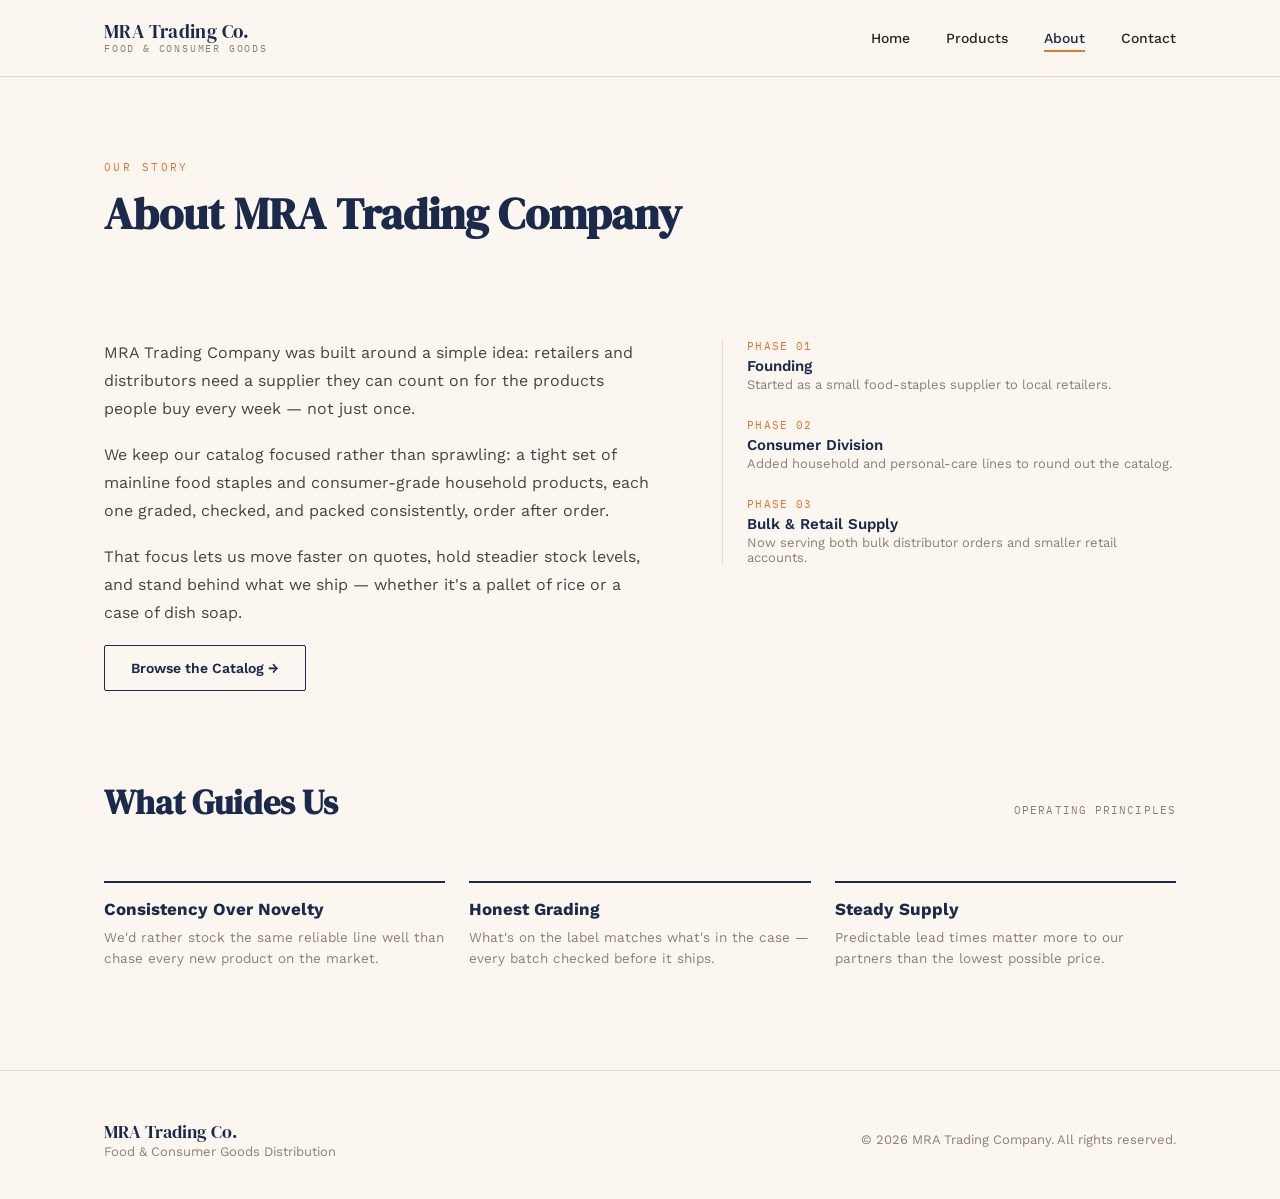
==== about.html @ 2e251756 "Add files via upload" ====
<!DOCTYPE html>
<html lang="en">
<head>
<meta charset="UTF-8">
<meta name="viewport" content="width=device-width, initial-scale=1.0">
<title>About — MRA Trading Company</title>
<link rel="stylesheet" href="style.css">
</head>
<body>

<nav class="nav">
  <div class="wrap">
    <a href="index.html" class="brand">
      <span class="name">MRA Trading Co.</span>
      <span class="tag">FOOD &amp; CONSUMER GOODS</span>
    </a>
    <button class="navToggle" id="navToggle" aria-label="Menu"><span></span><span></span><span></span></button>
    <div class="navlinks" id="navLinks">
      <a href="index.html">Home</a>
      <a href="products.html">Products</a>
      <a href="about.html" class="active">About</a>
      <a href="contact.html">Contact</a>
    </div>
  </div>
</nav>

<header class="hero" style="padding-bottom:24px;">
  <div class="wrap">
    <p class="eyebrow">Our Story</p>
    <h1 class="display" style="font-size:44px;">About MRA Trading Company</h1>
  </div>
</header>

<main class="wrap">

  <div class="story">
    <div>
      <p>MRA Trading Company was built around a simple idea: retailers and distributors need a supplier they can count on for the products people buy every week — not just once.</p>
      <p>We keep our catalog focused rather than sprawling: a tight set of mainline food staples and consumer-grade household products, each one graded, checked, and packed consistently, order after order.</p>
      <p>That focus lets us move faster on quotes, hold steadier stock levels, and stand behind what we ship — whether it's a pallet of rice or a case of dish soap.</p>
      <a href="products.html" class="btn outline">Browse the Catalog →</a>
    </div>
    <div class="timeline">
      <div>
        <div class="yr">PHASE 01</div>
        <div class="tt">Founding</div>
        <div class="dd">Started as a small food-staples supplier to local retailers.</div>
      </div>
      <div>
        <div class="yr">PHASE 02</div>
        <div class="tt">Consumer Division</div>
        <div class="dd">Added household and personal-care lines to round out the catalog.</div>
      </div>
      <div>
        <div class="yr">PHASE 03</div>
        <div class="tt">Bulk &amp; Retail Supply</div>
        <div class="dd">Now serving both bulk distributor orders and smaller retail accounts.</div>
      </div>
    </div>
  </div>

  <div class="sec-head">
    <h2 class="display">What Guides Us</h2>
    <span class="note">Operating Principles</span>
  </div>
  <div class="values">
    <div class="value">
      <h4>Consistency Over Novelty</h4>
      <p>We'd rather stock the same reliable line well than chase every new product on the market.</p>
    </div>
    <div class="value">
      <h4>Honest Grading</h4>
      <p>What's on the label matches what's in the case — every batch checked before it ships.</p>
    </div>
    <div class="value">
      <h4>Steady Supply</h4>
      <p>Predictable lead times matter more to our partners than the lowest possible price.</p>
    </div>
  </div>

</main>

<footer>
  <div class="wrap">
    <div>
      <div class="name display">MRA Trading Co.</div>
      <div class="meta">Food &amp; Consumer Goods Distribution</div>
    </div>
    <div class="meta">© 2026 MRA Trading Company. All rights reserved.</div>
  </div>
</footer>

<script src="script.js"></script>
</body>
</html>
---- style.css ----
@import url('https://fonts.googleapis.com/css2?family=DM+Serif+Display:ital@0;1&family=Work+Sans:wght@400;500;600;700&family=IBM+Plex+Mono:wght@500&display=swap');

:root{
  --navy:#1B2A4A;
  --cream:#FBF7F0;
  --citrus:#E8752C;
  --green:#5B8C5A;
  --ink:#2B2622;
  --line:#E4DCC9;
  --muted:#8A8172;
}
*{box-sizing:border-box;}
html{scroll-behavior:smooth;}
body{
  margin:0;
  background:var(--cream);
  color:var(--ink);
  font-family:'Work Sans',sans-serif;
  -webkit-font-smoothing:antialiased;
}
.display{font-family:'DM Serif Display',serif;}
.mono{font-family:'IBM Plex Mono',monospace;}
a{color:inherit;text-decoration:none;}
img{max-width:100%;display:block;}
.wrap{max-width:1120px;margin:0 auto;padding:0 24px;}

/* Nav */
.nav{
  position:sticky;top:0;z-index:50;
  background:rgba(251,247,240,0.92);
  backdrop-filter:blur(8px);
  border-bottom:1px solid var(--line);
}
.nav .wrap{display:flex;align-items:center;justify-content:space-between;height:76px;}
.brand{display:flex;flex-direction:column;line-height:1;}
.brand .name{font-family:'DM Serif Display',serif;font-size:19px;letter-spacing:0.02em;color:var(--navy);}
.brand .tag{font-family:'IBM Plex Mono',monospace;font-size:10px;letter-spacing:0.18em;color:var(--muted);margin-top:3px;}
.navlinks{display:flex;gap:36px;font-size:14px;font-weight:500;}
.navlinks a{position:relative;padding:4px 0;color:var(--ink);}
.navlinks a.active{color:var(--navy);}
.navlinks a.active::after{content:'';position:absolute;left:0;right:0;bottom:-2px;height:2px;background:var(--citrus);}
.navlinks a:hover{color:var(--citrus);}
.navToggle{display:none;background:none;border:none;cursor:pointer;padding:6px;}
.navToggle span{display:block;width:22px;height:2px;background:var(--navy);margin:5px 0;}

@media (max-width:760px){
  .navlinks{position:absolute;top:76px;left:0;right:0;background:var(--cream);flex-direction:column;gap:0;border-bottom:1px solid var(--line);display:none;}
  .navlinks.open{display:flex;}
  .navlinks a{padding:16px 24px;border-top:1px solid var(--line);}
  .navToggle{display:block;}
}

/* Footer */
footer{border-top:1px solid var(--line);margin-top:100px;}
footer .wrap{padding:48px 24px 40px;display:flex;flex-wrap:wrap;gap:24px;align-items:center;justify-content:space-between;}
footer .name{font-family:'DM Serif Display',serif;color:var(--navy);font-size:18px;}
footer .meta{font-size:13px;color:var(--muted);}

/* Seal */
.seal{
  width:96px;height:96px;border-radius:50%;
  border:1.5px solid var(--navy);
  display:flex;align-items:center;justify-content:center;
  text-align:center;flex-shrink:0;
  position:relative;
}
.seal::before{content:'';position:absolute;inset:6px;border:1px solid var(--navy);border-radius:50%;opacity:0.4;}
.seal .txt{font-family:'IBM Plex Mono',monospace;font-size:9px;letter-spacing:0.12em;color:var(--navy);line-height:1.5;}

/* Hero */
.hero{padding:72px 0 56px;}
.hero .eyebrow{font-family:'IBM Plex Mono',monospace;font-size:11px;letter-spacing:0.22em;color:var(--citrus);text-transform:uppercase;margin-bottom:18px;}
.hero h1{font-size:56px;line-height:1.02;margin:0 0 22px;color:var(--navy);max-width:680px;}
.hero p.lead{font-size:17px;line-height:1.6;color:#5B5346;max-width:480px;margin:0 0 32px;}
.hero-row{display:flex;align-items:flex-end;justify-content:space-between;gap:32px;flex-wrap:wrap;}
.btn{display:inline-flex;align-items:center;gap:8px;background:var(--navy);color:var(--cream);font-weight:600;font-size:14px;padding:14px 26px;border-radius:2px;}
.btn:hover{background:var(--citrus);}
.btn.outline{background:transparent;border:1.5px solid var(--navy);color:var(--navy);}
.btn.outline:hover{border-color:var(--citrus);color:var(--citrus);}

/* Stat strip */
.stats{background:var(--navy);color:var(--cream);padding:36px 0;margin-top:8px;}
.stats .wrap{display:grid;grid-template-columns:repeat(4,1fr);gap:24px;}
.stats .num{font-family:'DM Serif Display',serif;font-size:32px;color:var(--citrus);}
.stats .lbl{font-family:'IBM Plex Mono',monospace;font-size:10px;letter-spacing:0.14em;text-transform:uppercase;color:#C7CEDC;margin-top:6px;}
@media (max-width:700px){.stats .wrap{grid-template-columns:repeat(2,1fr);}}

/* Section headers */
.sec-head{display:flex;align-items:baseline;justify-content:space-between;margin:88px 0 32px;flex-wrap:wrap;gap:12px;}
.sec-head h2{font-size:34px;color:var(--navy);margin:0;}
.sec-head .note{font-family:'IBM Plex Mono',monospace;font-size:11px;letter-spacing:0.1em;color:var(--muted);text-transform:uppercase;}

/* Category strip */
.cats{display:grid;grid-template-columns:1fr 1fr;gap:20px;}
.cat-card{border:1px solid var(--line);padding:28px;border-radius:4px;transition:border-color .2s,transform .2s;}
.cat-card:hover{transform:translateY(-2px);}
.cat-card.food{border-left:4px solid var(--green);}
.cat-card.consumer{border-left:4px solid var(--citrus);}
.cat-card h3{font-size:22px;margin:0 0 8px;color:var(--navy);}
.cat-card p{font-size:14px;color:var(--muted);margin:0;line-height:1.5;}
@media (max-width:700px){.cats{grid-template-columns:1fr;}}

/* Product grid */
.grid{display:grid;grid-template-columns:repeat(3,1fr);gap:28px;}
@media (max-width:860px){.grid{grid-template-columns:repeat(2,1fr);}}
@media (max-width:540px){.grid{grid-template-columns:1fr;}}

.card{border:1px solid var(--line);border-radius:4px;overflow:hidden;background:#fff;transition:transform .25s,box-shadow .25s;}
.card:hover{transform:translateY(-3px);box-shadow:0 12px 28px rgba(27,42,74,0.08);}
.card .art{
  aspect-ratio:4/3;display:flex;align-items:center;justify-content:center;
  position:relative;
}
.card .art .stamp{
  width:64px;height:64px;border-radius:50%;
  border:1.5px solid rgba(255,255,255,0.85);
  display:flex;align-items:center;justify-content:center;
  font-family:'DM Serif Display',serif;font-size:26px;color:#fff;
}
.card .art .code{position:absolute;bottom:10px;left:12px;font-family:'IBM Plex Mono',monospace;font-size:10px;letter-spacing:0.08em;color:rgba(255,255,255,0.75);}
.card .art .tag{position:absolute;top:10px;right:12px;font-family:'IBM Plex Mono',monospace;font-size:9px;letter-spacing:0.1em;text-transform:uppercase;color:rgba(255,255,255,0.85);}
.card .body{padding:16px 18px 20px;}
.card h4{font-size:16px;margin:0 0 4px;color:var(--ink);font-weight:600;}
.card .sub{font-size:13px;color:var(--muted);margin:0;}
.card .cta{margin-top:12px;font-size:12px;font-weight:600;color:var(--navy);display:inline-flex;align-items:center;gap:6px;}
.card:hover .cta{color:var(--citrus);}

.art.food{background:linear-gradient(135deg,#5B8C5A,#33502F);}
.art.consumer{background:linear-gradient(135deg,#E8752C,#A64E17);}

/* Filter tabs */
.filters{display:flex;gap:10px;margin-bottom:36px;flex-wrap:wrap;}
.filters button{
  font-family:'IBM Plex Mono',monospace;font-size:11px;letter-spacing:0.08em;text-transform:uppercase;
  padding:10px 18px;border:1px solid var(--line);background:transparent;border-radius:20px;cursor:pointer;color:var(--ink);
}
.filters button.active{background:var(--navy);border-color:var(--navy);color:var(--cream);}

/* About page */
.story{display:grid;grid-template-columns:1.1fr 0.9fr;gap:64px;align-items:start;margin:56px 0;}
.story p{font-size:16px;line-height:1.75;color:#4A4438;margin:0 0 18px;}
.timeline{border-left:1.5px solid var(--line);padding-left:24px;display:flex;flex-direction:column;gap:26px;}
.timeline .yr{font-family:'IBM Plex Mono',monospace;font-size:11px;color:var(--citrus);letter-spacing:0.1em;}
.timeline .tt{font-size:15px;font-weight:600;color:var(--navy);margin:4px 0 2px;}
.timeline .dd{font-size:13px;color:var(--muted);}
@media (max-width:800px){.story{grid-template-columns:1fr;gap:32px;}}

.values{display:grid;grid-template-columns:repeat(3,1fr);gap:24px;margin:56px 0;}
.value{border-top:2px solid var(--navy);padding-top:16px;}
.value h4{font-size:17px;color:var(--navy);margin:0 0 8px;}
.value p{font-size:13.5px;color:var(--muted);line-height:1.6;margin:0;}
@media (max-width:700px){.values{grid-template-columns:1fr;}}

/* Contact */
.contact-grid{display:grid;grid-template-columns:0.9fr 1.1fr;gap:64px;margin:56px 0;}
.info-block{margin-bottom:28px;}
.info-block .lbl{font-family:'IBM Plex Mono',monospace;font-size:10px;letter-spacing:0.14em;text-transform:uppercase;color:var(--muted);margin-bottom:6px;}
.info-block .val{font-size:16px;color:var(--ink);}
form{display:flex;flex-direction:column;gap:16px;}
form input,form textarea{
  border:1px solid var(--line);background:#fff;padding:14px 16px;font-family:'Work Sans',sans-serif;font-size:14px;border-radius:2px;color:var(--ink);
}
form input:focus,form textarea:focus{outline:none;border-color:var(--navy);}
form label{font-family:'IBM Plex Mono',monospace;font-size:10px;letter-spacing:0.1em;text-transform:uppercase;color:var(--muted);margin-bottom:-10px;}
@media (max-width:800px){.contact-grid{grid-template-columns:1fr;gap:32px;}}
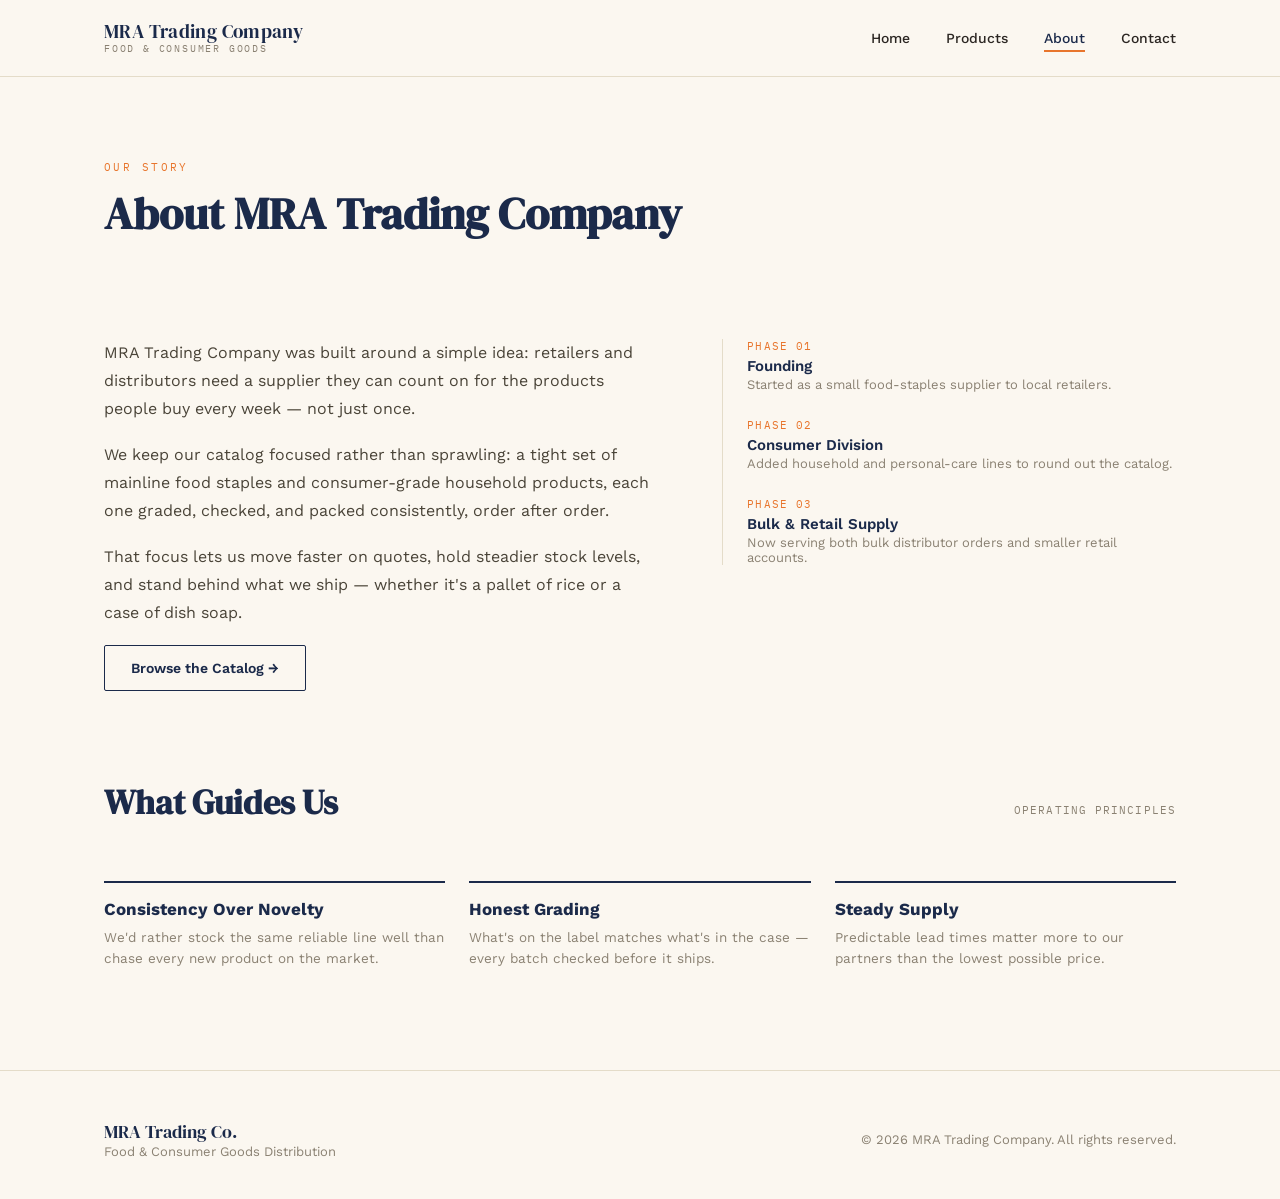
==== commit cc4a925a: "Update company name in navigation bar" ====
--- a/about.html
+++ b/about.html
@@ -11,7 +11,7 @@
 <nav class="nav">
   <div class="wrap">
     <a href="index.html" class="brand">
-      <span class="name">MRA Trading Co.</span>
+      <span class="name">MRA Trading Company</span>
       <span class="tag">FOOD &amp; CONSUMER GOODS</span>
     </a>
     <button class="navToggle" id="navToggle" aria-label="Menu"><span></span><span></span><span></span></button>
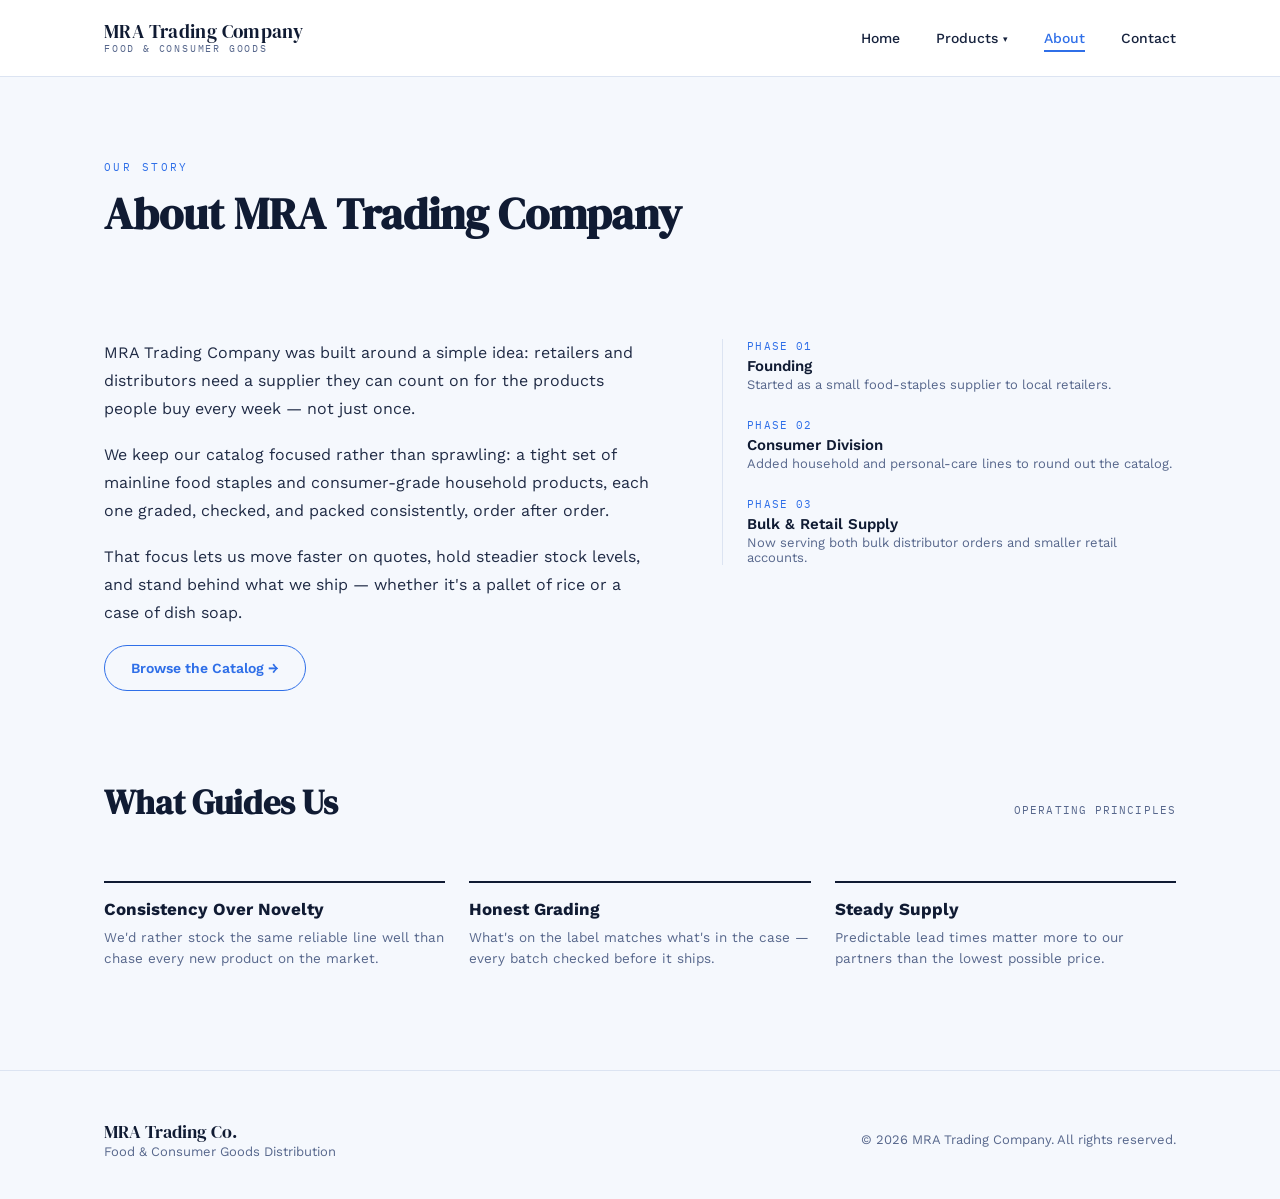
==== commit 452e8bb5: "Add files via upload" ====
--- a/about.html
+++ b/about.html
@@ -17,7 +17,20 @@
     <button class="navToggle" id="navToggle" aria-label="Menu"><span></span><span></span><span></span></button>
     <div class="navlinks" id="navLinks">
       <a href="index.html">Home</a>
-      <a href="products.html">Products</a>
+      <div class="dropdown">
+        <button class="dropBtn" type="button" aria-haspopup="true" aria-expanded="false">Products <span class="caret">&#9662;</span></button>
+        <div class="dropMenu">
+      <a href="stationery.html">Stationery</a>
+      <a href="phone-accessories.html">Phone Accessories</a>
+      <a href="computer-accessories.html">Computer Accessories</a>
+      <a href="household-items.html">Household Items</a>
+      <a href="general-hardware.html">General Hardware</a>
+      <a href="electricals-appliances.html">Electricals &amp; Home Appliances</a>
+      <a href="food-consumer.html">Food &amp; Consumer Grade Items</a>
+      <a href="lifestyle-products.html">Lifestyle Products</a>
+          <a href="products.html">All Categories</a>
+        </div>
+      </div>
       <a href="about.html" class="active">About</a>
       <a href="contact.html">Contact</a>
     </div>
--- a/style.css
+++ b/style.css
@@ -1,13 +1,14 @@
 @import url('https://fonts.googleapis.com/css2?family=DM+Serif+Display:ital@0;1&family=Work+Sans:wght@400;500;600;700&family=IBM+Plex+Mono:wght@500&display=swap');
 
 :root{
-  --navy:#1B2A4A;
-  --cream:#FBF7F0;
-  --citrus:#E8752C;
-  --green:#5B8C5A;
-  --ink:#2B2622;
-  --line:#E4DCC9;
-  --muted:#8A8172;
+  --navy:#101B33;
+  --cream:#F5F8FD;
+  --citrus:#2F6FE8;
+  --citrus-dark:#1F4FB0;
+  --green:#131B2C;
+  --ink:#16223D;
+  --line:#DCE4F2;
+  --muted:#57678C;
 }
 *{box-sizing:border-box;}
 html{scroll-behavior:smooth;}
@@ -18,7 +19,19 @@
   font-family:'Work Sans',sans-serif;
   -webkit-font-smoothing:antialiased;
 }
-.display{font-family:'DM Serif Display',serif;}
+.display{font-family:'DM Serif Display',serif;opacity: 0; 
+  
+/*animation: name, duration, timing function, and keep final state */
+animation: fadeIn 1.5s ease-in-out forwards;
+}
+/* 3. Define the fade-in behavior */
+@keyframes fadeIn {
+  from {
+    opacity: 0;
+  }
+  to {
+    opacity: 1;
+  }}
 .mono{font-family:'IBM Plex Mono',monospace;}
 a{color:inherit;text-decoration:none;}
 img{max-width:100%;display:block;}
@@ -27,7 +40,7 @@
 /* Nav */
 .nav{
   position:sticky;top:0;z-index:50;
-  background:rgba(251,247,240,0.92);
+  background:rgb(255, 255, 255);
   backdrop-filter:blur(8px);
   border-bottom:1px solid var(--line);
 }
@@ -37,17 +50,50 @@
 .brand .tag{font-family:'IBM Plex Mono',monospace;font-size:10px;letter-spacing:0.18em;color:var(--muted);margin-top:3px;}
 .navlinks{display:flex;gap:36px;font-size:14px;font-weight:500;}
 .navlinks a{position:relative;padding:4px 0;color:var(--ink);}
-.navlinks a.active{color:var(--navy);}
+.navlinks a.active{color:var(--citrus);}
 .navlinks a.active::after{content:'';position:absolute;left:0;right:0;bottom:-2px;height:2px;background:var(--citrus);}
 .navlinks a:hover{color:var(--citrus);}
 .navToggle{display:none;background:none;border:none;cursor:pointer;padding:6px;}
 .navToggle span{display:block;width:22px;height:2px;background:var(--navy);margin:5px 0;}
 
+/* Products dropdown */
+.dropdown{position:relative;}
+.dropBtn{
+  background:none;border:none;cursor:pointer;
+  font-family:'Work Sans',sans-serif;font-size:14px;font-weight:500;color:var(--ink);
+  display:flex;align-items:center;gap:5px;padding:4px 0;position:relative;
+}
+.dropBtn:hover{color:var(--citrus);}
+.dropdown.active .dropBtn{color:var(--citrus);}
+.dropdown.active .dropBtn::after{content:'';position:absolute;left:0;right:16px;bottom:-2px;height:2px;background:var(--citrus);}
+.caret{font-size:9px;transition:transform .2s ease;position:relative;top:1px;}
+.dropdown.open .caret{transform:rotate(180deg);}
+.dropMenu{
+  position:absolute;top:calc(100% + 16px);left:50%;transform:translateX(-50%);
+  background:#fff;border:1px solid var(--line);border-radius:10px;
+  box-shadow:0 16px 32px rgba(16,27,51,0.16);
+  padding:8px;min-width:250px;
+  display:none;flex-direction:column;gap:1px;
+  z-index:60;
+}
+.dropdown.open .dropMenu{display:flex;}
+.dropMenu a{padding:11px 14px;border-radius:6px;font-size:13.5px;white-space:nowrap;color:var(--ink);}
+.dropMenu a:hover{background:var(--cream);color:var(--citrus);}
+.dropMenu a.active{color:var(--citrus);font-weight:600;background:var(--cream);}
+@media (min-width:761px){
+  .dropdown:hover .dropMenu{display:flex;}
+}
+
 @media (max-width:760px){
-  .navlinks{position:absolute;top:76px;left:0;right:0;background:var(--cream);flex-direction:column;gap:0;border-bottom:1px solid var(--line);display:none;}
+  .navlinks{position:absolute;top:76px;left:0;right:0;background:var(--cream);flex-direction:column;gap:0;border-bottom:1px solid var(--line);display:none;max-height:calc(100vh - 76px);overflow-y:auto;}
   .navlinks.open{display:flex;}
   .navlinks a{padding:16px 24px;border-top:1px solid var(--line);}
   .navToggle{display:block;}
+  .dropdown{width:100%;}
+  .dropBtn{width:100%;justify-content:space-between;padding:16px 24px;border-top:1px solid var(--line);font-size:14px;}
+  .dropdown.active .dropBtn::after{display:none;}
+  .dropMenu{position:static;transform:none;box-shadow:none;border:none;border-radius:0;background:rgba(16,27,51,0.03);padding:0;min-width:0;}
+  .dropMenu a{padding:14px 24px 14px 40px;border-top:1px solid var(--line);border-radius:0;}
 }
 
 /* Footer */
@@ -59,30 +105,30 @@
 /* Seal */
 .seal{
   width:96px;height:96px;border-radius:50%;
-  border:1.5px solid var(--navy);
+  border:1.5px solid var(--citrus);
   display:flex;align-items:center;justify-content:center;
   text-align:center;flex-shrink:0;
   position:relative;
 }
-.seal::before{content:'';position:absolute;inset:6px;border:1px solid var(--navy);border-radius:50%;opacity:0.4;}
-.seal .txt{font-family:'IBM Plex Mono',monospace;font-size:9px;letter-spacing:0.12em;color:var(--navy);line-height:1.5;}
+.seal::before{content:'';position:absolute;inset:6px;border:1px solid var(--citrus);border-radius:50%;opacity:0.4;}
+.seal .txt{font-family:'IBM Plex Mono',monospace;font-size:9px;letter-spacing:0.12em;color:var(--citrus);line-height:1.5;}
 
 /* Hero */
 .hero{padding:72px 0 56px;}
 .hero .eyebrow{font-family:'IBM Plex Mono',monospace;font-size:11px;letter-spacing:0.22em;color:var(--citrus);text-transform:uppercase;margin-bottom:18px;}
 .hero h1{font-size:56px;line-height:1.02;margin:0 0 22px;color:var(--navy);max-width:680px;}
-.hero p.lead{font-size:17px;line-height:1.6;color:#5B5346;max-width:480px;margin:0 0 32px;}
+.hero p.lead{font-size:17px;line-height:1.6;color:#38466B;max-width:480px;margin:0 0 32px;}
 .hero-row{display:flex;align-items:flex-end;justify-content:space-between;gap:32px;flex-wrap:wrap;}
-.btn{display:inline-flex;align-items:center;gap:8px;background:var(--navy);color:var(--cream);font-weight:600;font-size:14px;padding:14px 26px;border-radius:2px;}
-.btn:hover{background:var(--citrus);}
-.btn.outline{background:transparent;border:1.5px solid var(--navy);color:var(--navy);}
-.btn.outline:hover{border-color:var(--citrus);color:var(--citrus);}
+.btn{display:inline-flex;align-items:center;gap:8px;background:var(--citrus);color:#fff;font-weight:600;font-size:14px;padding:14px 26px;border-radius: 50px;transition: background-color 0.3s ease, transform 0.2s ease, box-shadow 0.3s ease;}
+.btn:hover{background:var(--citrus-dark);transform: translateY(-2px);box-shadow:0 10px 24px rgba(47,111,232,0.35);}
+.btn.outline{background:transparent;border:1.5px solid var(--citrus);color:var(--citrus);}
+.btn.outline:hover{background:var(--citrus);border-color:var(--citrus);color:#fff;}
 
 /* Stat strip */
 .stats{background:var(--navy);color:var(--cream);padding:36px 0;margin-top:8px;}
 .stats .wrap{display:grid;grid-template-columns:repeat(4,1fr);gap:24px;}
 .stats .num{font-family:'DM Serif Display',serif;font-size:32px;color:var(--citrus);}
-.stats .lbl{font-family:'IBM Plex Mono',monospace;font-size:10px;letter-spacing:0.14em;text-transform:uppercase;color:#C7CEDC;margin-top:6px;}
+.stats .lbl{font-family:'IBM Plex Mono',monospace;font-size:10px;letter-spacing:0.14em;text-transform:uppercase;color:#B9C6E6;margin-top:6px;}
 @media (max-width:700px){.stats .wrap{grid-template-columns:repeat(2,1fr);}}
 
 /* Section headers */
@@ -95,7 +141,7 @@
 .cat-card{border:1px solid var(--line);padding:28px;border-radius:4px;transition:border-color .2s,transform .2s;}
 .cat-card:hover{transform:translateY(-2px);}
 .cat-card.food{border-left:4px solid var(--green);}
-.cat-card.consumer{border-left:4px solid var(--citrus);}
+.cat-card.consumer{border-left:4px solid #0E1420;}
 .cat-card h3{font-size:22px;margin:0 0 8px;color:var(--navy);}
 .cat-card p{font-size:14px;color:var(--muted);margin:0;line-height:1.5;}
 @media (max-width:700px){.cats{grid-template-columns:1fr;}}
@@ -106,8 +152,9 @@
 @media (max-width:540px){.grid{grid-template-columns:1fr;}}
 
 .card{border:1px solid var(--line);border-radius:4px;overflow:hidden;background:#fff;transition:transform .25s,box-shadow .25s;}
-.card:hover{transform:translateY(-3px);box-shadow:0 12px 28px rgba(27,42,74,0.08);}
+.card:hover{transform:translateY(-3px);box-shadow:0 12px 28px rgba(16,27,51,0.1);}
 .card .art{
+  width: 100%;
   aspect-ratio:4/3;display:flex;align-items:center;justify-content:center;
   position:relative;
 }
@@ -125,8 +172,38 @@
 .card .cta{margin-top:12px;font-size:12px;font-weight:600;color:var(--navy);display:inline-flex;align-items:center;gap:6px;}
 .card:hover .cta{color:var(--citrus);}
 
-.art.food{background:linear-gradient(135deg,#5B8C5A,#33502F);}
-.art.consumer{background:linear-gradient(135deg,#E8752C,#A64E17);}
+.art.food{background:linear-gradient(135deg,#24324F,#131B2C);}
+.art.consumer{background:linear-gradient(135deg,#1C2740,#0E1420);}
+.art.stationery{background:linear-gradient(135deg,#7C93BF,#4B5F8F);}
+.art.accessories{background:linear-gradient(135deg,#6F86B3,#425682);}
+.art.phone{background:linear-gradient(135deg,#5F79A8,#384C77);}
+.art.computer{background:linear-gradient(135deg,#4F6996,#2E4066);}
+.art.household{background:linear-gradient(135deg,#435A85,#263756);}
+.art.hardware{background:linear-gradient(135deg,#384C74,#202E48);}
+.art.electrical{background:linear-gradient(135deg,#2E3F63,#19233A);}
+.art.lifestyle{background:linear-gradient(135deg,#141C2E,#080B14);}
+
+/* Category hub (products.html) */
+.cats-hub{display:grid;grid-template-columns:repeat(4,1fr);gap:20px;margin:56px 0;}
+.cats-hub .cat-card{display:block;cursor:pointer;}
+.cats-hub .cat-card .n{font-family:'IBM Plex Mono',monospace;font-size:10px;letter-spacing:0.12em;color:var(--muted);margin-bottom:10px;display:block;}
+.cats-hub .cat-card h3{font-size:19px;}
+.cats-hub .cat-card p{margin-bottom:14px;}
+.cats-hub .cat-card .go{font-size:12px;font-weight:600;color:var(--navy);}
+.cats-hub .cat-card:hover .go{color:var(--citrus);}
+.cat-card.stationery{border-left:4px solid #4B5F8F;}
+.cat-card.phone{border-left:4px solid #384C77;}
+.cat-card.computer{border-left:4px solid #2E4066;}
+.cat-card.household{border-left:4px solid #263756;}
+.cat-card.hardware{border-left:4px solid #202E48;}
+.cat-card.electrical{border-left:4px solid #19233A;}
+.cat-card.foodconsumer{border-left:4px solid var(--green);}
+.cat-card.lifestyle{border-left:4px solid #080B14;}
+@media (max-width:900px){.cats-hub{grid-template-columns:repeat(2,1fr);}}
+@media (max-width:540px){.cats-hub{grid-template-columns:1fr;}}
+
+/* Sub-category badge used within a category page (e.g. Stationery) */
+.subnote{font-family:'IBM Plex Mono',monospace;font-size:11px;letter-spacing:0.1em;color:var(--muted);text-transform:uppercase;margin:-8px 0 32px;}
 
 /* Filter tabs */
 .filters{display:flex;gap:10px;margin-bottom:36px;flex-wrap:wrap;}
@@ -134,11 +211,11 @@
   font-family:'IBM Plex Mono',monospace;font-size:11px;letter-spacing:0.08em;text-transform:uppercase;
   padding:10px 18px;border:1px solid var(--line);background:transparent;border-radius:20px;cursor:pointer;color:var(--ink);
 }
-.filters button.active{background:var(--navy);border-color:var(--navy);color:var(--cream);}
+.filters button.active{background:var(--citrus);border-color:var(--citrus);color:#fff;}
 
 /* About page */
 .story{display:grid;grid-template-columns:1.1fr 0.9fr;gap:64px;align-items:start;margin:56px 0;}
-.story p{font-size:16px;line-height:1.75;color:#4A4438;margin:0 0 18px;}
+.story p{font-size:16px;line-height:1.75;color:#202B45;margin:0 0 18px;}
 .timeline{border-left:1.5px solid var(--line);padding-left:24px;display:flex;flex-direction:column;gap:26px;}
 .timeline .yr{font-family:'IBM Plex Mono',monospace;font-size:11px;color:var(--citrus);letter-spacing:0.1em;}
 .timeline .tt{font-size:15px;font-weight:600;color:var(--navy);margin:4px 0 2px;}
@@ -159,7 +236,8 @@
 form{display:flex;flex-direction:column;gap:16px;}
 form input,form textarea{
   border:1px solid var(--line);background:#fff;padding:14px 16px;font-family:'Work Sans',sans-serif;font-size:14px;border-radius:2px;color:var(--ink);
-}
-form input:focus,form textarea:focus{outline:none;border-color:var(--navy);}
+  transition:border-color .2s ease, box-shadow .2s ease;
+}
+form input:focus,form textarea:focus{outline:none;border-color:var(--citrus);box-shadow:0 0 0 3px rgba(47,111,232,0.15);}
 form label{font-family:'IBM Plex Mono',monospace;font-size:10px;letter-spacing:0.1em;text-transform:uppercase;color:var(--muted);margin-bottom:-10px;}
-@media (max-width:800px){.contact-grid{grid-template-columns:1fr;gap:32px;}}
+@media (max-width:800px){.contact-grid{grid-template-columns:1fr;gap:32px;}}
